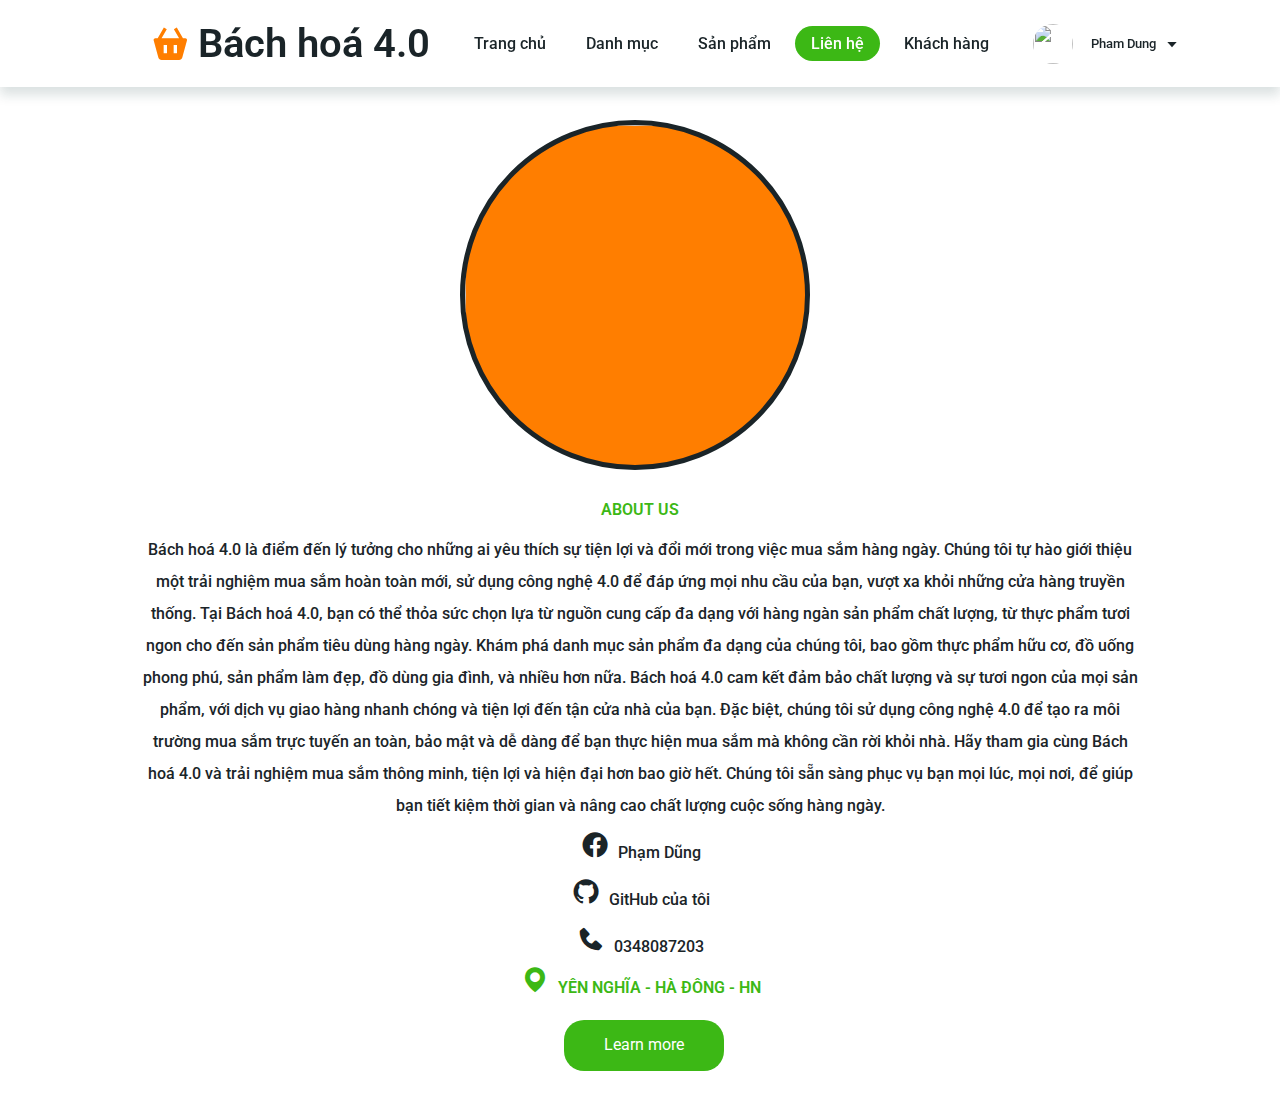
==== contact/index.html @ 015c0192 "first commit" ====
<!DOCTYPE html>
<html lang="en">
<head>
    <meta charset="UTF-8">
    <meta name="viewport" content="width=device-width, initial-scale=1.0">
    <title>Liên hệ</title>
    <link rel="stylesheet" href="./style.css">
    <!--icon-->
    <link rel="stylesheet" href="https://cdn.jsdelivr.net/npm/boxicons@latest/css/boxicons.min.css">
    <!--Swiper link-->
    <link rel="stylesheet" href="https://cdn.jsdelivr.net/npm/swiper@10/swiper-bundle.min.css" />
    <script src="https://cdn.jsdelivr.net/npm/swiper@10/swiper-bundle.min.js"></script>
    <base href="http://127.0.0.1:5500/">
    <link rel="shortcut icon" href="/image/logo-2.png" type="image/x-icon">

</head>
<body>
    <header>
        <!--Logo-->
        <a href="/TrangChu/index.html" class="logo"><i class='bx bxs-basket'></i>Bách hoá 4.0</a>
        <div class="bx bx-menu" id="menu-icon"></div>
        <!--NavBar-->
        <ul class="nav-bar">
            <li><a href="/TrangChu/index.html">Trang chủ</a></li>
            <li><a href="/DanhMuc/index.html">Danh mục</a></li>
            <li><a href="/SanPham/index.html">Sản phẩm</a></li>
            <li><a href="index.html" class="contact-acitve">Liên hệ</a></li>
            <li><a href="#customers">Khách hàng</a></li>
        </ul>
        <!--Profile-->
        <div class="profile">
            <img src="/image/profile.jpg" alt="">
            <span>Pham Dung</span>
            <i class='bx bx-caret-down' ></i>
        </div>
    </header>

    <section class="contact" id="contact">
        <img src="/image/logo.png" alt="">
        <div class="contact-text">
            <span>About us</span>
            <p>
                Bách hoá 4.0 là điểm đến lý tưởng cho những ai yêu thích sự tiện lợi và đổi mới trong việc mua sắm hàng ngày. Chúng tôi tự hào giới thiệu một trải nghiệm mua sắm hoàn toàn mới, sử dụng công nghệ 4.0 để đáp ứng mọi nhu cầu của bạn, vượt xa khỏi những cửa hàng truyền thống.
                Tại Bách hoá 4.0, bạn có thể thỏa sức chọn lựa từ nguồn cung cấp đa dạng với hàng ngàn sản phẩm chất lượng, từ thực phẩm tươi ngon cho đến sản phẩm tiêu dùng hàng ngày. Khám phá danh mục sản phẩm đa dạng của chúng tôi, bao gồm thực phẩm hữu cơ, đồ uống phong phú, sản phẩm làm đẹp, đồ dùng gia đình, và nhiều hơn nữa.
                Bách hoá 4.0 cam kết đảm bảo chất lượng và sự tươi ngon của mọi sản phẩm, với dịch vụ giao hàng nhanh chóng và tiện lợi đến tận cửa nhà của bạn. Đặc biệt, chúng tôi sử dụng công nghệ 4.0 để tạo ra môi trường mua sắm trực tuyến an toàn, bảo mật và dễ dàng để bạn thực hiện mua sắm mà không cần rời khỏi nhà.
                Hãy tham gia cùng Bách hoá 4.0 và trải nghiệm mua sắm thông minh, tiện lợi và hiện đại hơn bao giờ hết. Chúng tôi sẵn sàng phục vụ bạn mọi lúc, mọi nơi, để giúp bạn tiết kiệm thời gian và nâng cao chất lượng cuộc sống hàng ngày.
            </p>
            <p><a href="https://www.facebook.com/Dappoparttime" target="_blank"><i class='bx bxl-facebook-circle'></i>Phạm Dũng</a></p>
            <p><a href="https://github.com/Dungp03" target="_blank"><i class='bx bxl-github' ></i>GitHub của tôi</a></p>
            <p><i class='bx bxs-phone' ></i>0348087203</p>
            <span><i class='bx bxs-map' ></i>Yên Nghĩa - Hà Đông - HN</span>
            <a href="#" class="btn">Learn more</a>
        </div>
    </section>
    <script src="./main.js"></script>
</body>

</html>
---- contact/style.css ----
@import url('https://fonts.googleapis.com/css2?family=Dancing+Script:wght@700&family=Kenia&family=Poppins:wght@200;300;400;500;600;700;900&family=Roboto:ital,wght@0,300;0,400;0,500;0,900;1,700;1,900&display=swap');*{
    font-family: 'Roboto', sans-serif;
    margin: 0;
    padding: 0;
    box-sizing: border-box;
    list-style: none;
    text-decoration: none;
    scroll-padding-top: 2rem;
    scroll-behavior: smooth;
}

:root{
    --green-color: #3cb815;
    --light-green-color: #c0eb7b;
    --orange-color:#ff7e00 ;
    --light-orange-color: #f75f1d;
    --text-color: #1a2428;
    --bg-color:#fff;
}
section{
    padding:4.5rem 0 1.5rem ;
}
img{
    width: 100%;
}
body{
    color: var(--text-color);
}

header{
    position: fixed;
    width: 100%;
    top: 0;
    right: 0;
    z-index: 1000;
    display: flex;
    align-items: center;
    justify-content: space-between;
    background-color: var(--bg-color);
    box-shadow: 0 8px 11px rgb(14 55 54/15%);
    padding: 20px 100px ;
    transition: 0.5s;
}

.profile{
    display: flex;
    align-items: center;
    column-gap: 0.5rem;
    cursor: pointer;
}

.profile img{
    display: inline;
    width: 40px;
    height: 40px;
    object-fit: cover;
    object-position: center;
    border-radius: 50%;
   
}

.profile span{
    display: inline;
    font-size: 13px;
    font-weight: 500;
    padding-left: 10px;
}

.logo{
    display: flex;
    margin-left: 50px;
    align-items: center;
    font-weight: 600;
    color: var(--text-color);
    column-gap: 0.5rem;
    font-size: 40px;
}

.logo .bx{
    font-size: 40px;
    color: var(--orange-color);
}

.nav-bar{
    display: flex;
    column-gap: 0.5rem;

}

.nav-bar a{
    font-size: 1rem;
    font-weight: 500;
    color: var(--text-color);
    padding: 0.5rem 1rem;
}

.nav-bar a:hover,
.nav-bar .contact-acitve{
    background: var(--green-color);
    border-radius: 5rem;
    color: var(--bg-color);
    transition: background 0.5s;
}

#menu-icon{
    font-size: 24px;
    cursor: pointer;
    z-index: 1001;
    display: none;

}

.container{
    position: relative;
    width:100%;
    min-height: 640px;
    display: flex;
    align-items: center;
    background: url(image/bg3.jpg);
    background-repeat: no-repeat;
    background-size: cover;
    background-position: center;
    overflow: hidden;
}

.container img{
    width: 800px;
    height: 500px;
    position: absolute;
    bottom: 50px;
    right: 200px;
    border-radius: 50px;
    border: #1a2428 5px solid;
}

.home-text{
    padding: 200px 150px 0 250px;
}

.home-text span{
    font-size: 20px;
    font-weight: bold;
    text-transform: uppercase;
    color: var(--green-color);

}
.home-text h1{
    font-size:2.4rem ;
    font-weight: 700;
    margin-bottom: 2rem;
    line-height: 1.5em;
}

.btn{
    padding: 0.6rem 1rem;
    background: var(--green-color);
    color: var(--bg-color);
    font-weight: 400;
    border-radius: 20px;
    display: flex;
    align-items: center;
    align-items: space-between;
    column-gap: 00.5rem;
    max-width: 160px;
}

.btn .bx{
    padding: 4px;
    background: var(--bg-color);
    color: var(--text-color);
    border-radius: 20px;
    font-size: 20px;
    margin: auto;
}

.btn:hover{
    background: var(--light-orange-color);
    transition: 0.2s ease;
}


.heading{
    display: flex;
    justify-content: space-between;
    align-items: center;
}
.heading h1{
    font-size: 1.6rem;
    font-weight: 600;

}

.heading span{
    color: var(--green-color);
}

.contact{
    display: flex;
    max-width: 1000px;
    margin-left: auto;  
    margin-right: auto;
    display: grid;
    grid-template-columns: repeat(autofit,minmax(21rem,auto));
    align-items: center;
    gap: 1.5rem;
    line-height: 2rem;
    margin-top: 3rem;
    
}

.contact-text{
    text-align: center;
}
.contact-text span{

    font-weight: 600;
    text-transform: uppercase;
    color: var(--green-color);
}

.contact img{
    width: 350px;
    height: 350px;
    margin-left: 20rem;
    border: 5px solid var(--text-color);
    border-radius: 50%;
    background: var(--orange-color);
}

.contact-text .bxl-facebook-circle,.bxl-github,.bxs-phone,.bxs-map{
    font-size: 30px;
    padding-right: 0.5rem;
}
.contact-text p{
    margin: 0.5rem 0 0.1rem;
    font-weight: 500;

}
.contact-text p a{
    margin: 0.5rem 0 0.1rem;
    color: var(--text-color);
    font-weight: 500;
}

.contact-text .btn{
    text-align: center;
    justify-content: center;
    margin-left: 26.5rem;
    margin-top: 1rem;
}
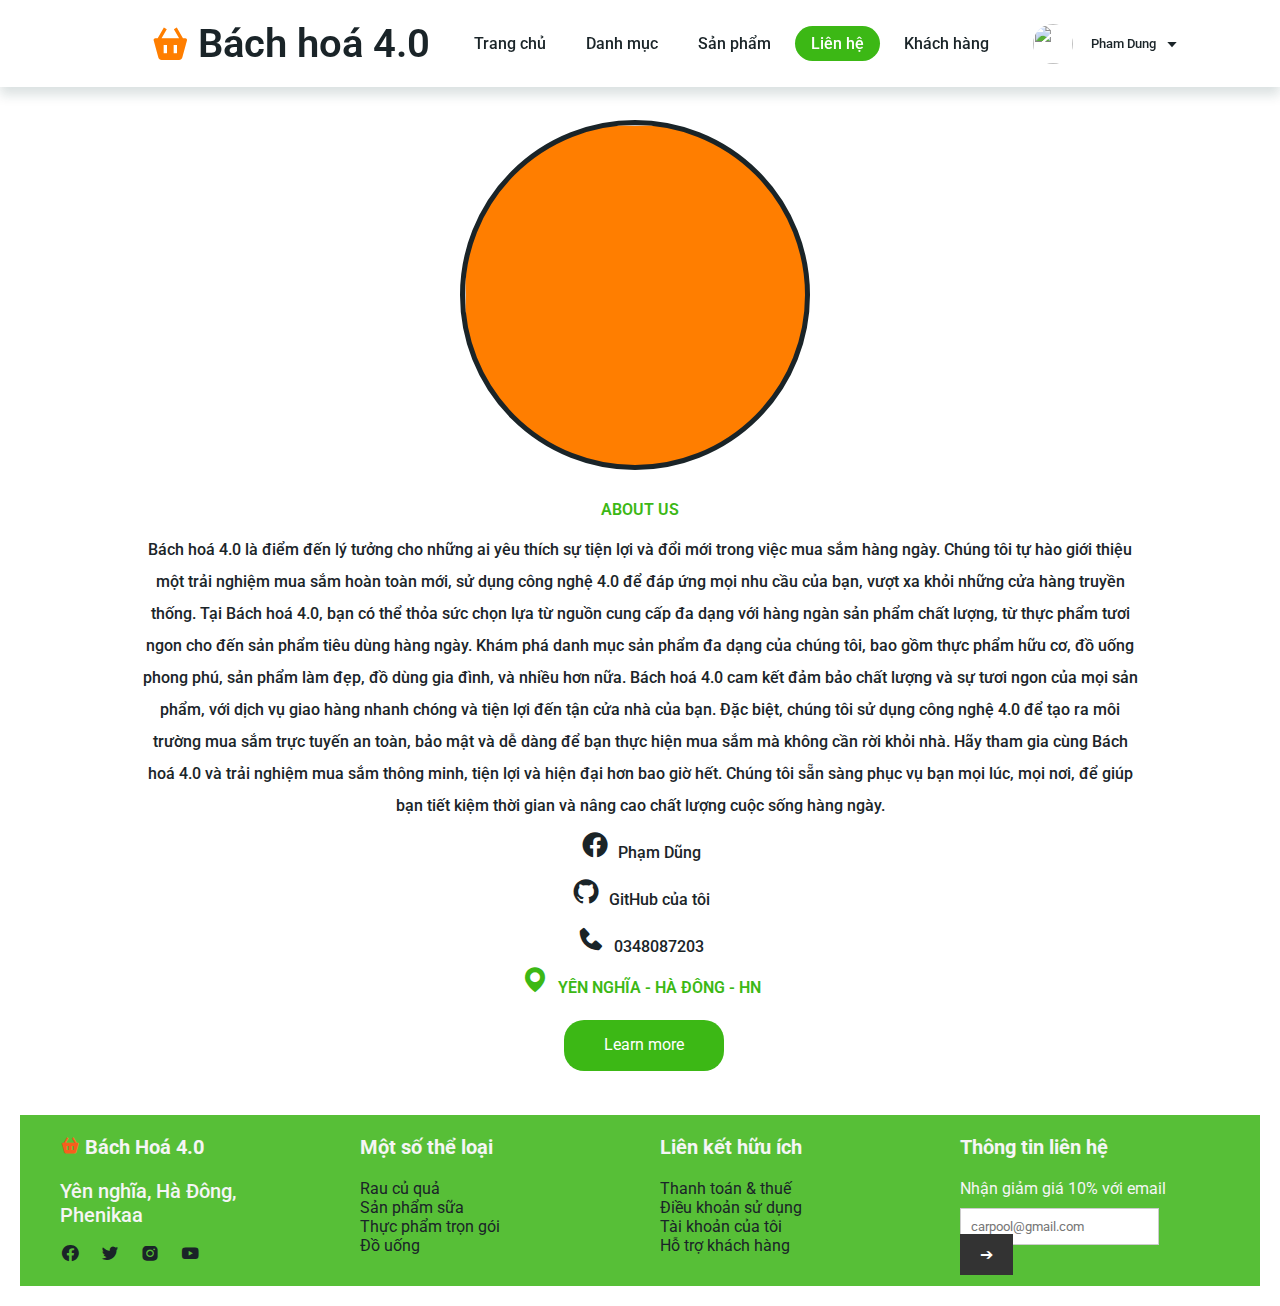
==== commit fb939134: "BTL-Web" ====
--- a/contact/index.html
+++ b/contact/index.html
@@ -25,7 +25,7 @@
             <li><a href="/DanhMuc/index.html">Danh mục</a></li>
             <li><a href="/SanPham/index.html">Sản phẩm</a></li>
             <li><a href="index.html" class="contact-acitve">Liên hệ</a></li>
-            <li><a href="#customers">Khách hàng</a></li>
+            <li><a href="/KhachHang/index.html">Khách hàng</a></li>
         </ul>
         <!--Profile-->
         <div class="profile">
@@ -52,6 +52,55 @@
             <a href="#" class="btn">Learn more</a>
         </div>
     </section>
+    <div class="footer">
+        <div class="footer-section">
+            <div class="store">
+                <h4> <i class='bx bxs-basket'></i> Bách Hoá 4.0</h4>
+                <p>Yên nghĩa, Hà Đông, Phenikaa</p>
+            </div>
+            <div class="social-icons">
+                <a href="link-to-facebook-profile" target="_blank">
+					<i class='bx bxl-facebook-circle'></i>
+				</a>
+				<a href="link-to-twitter-profile" target="_blank">
+					<i class='bx bxl-twitter' ></i>
+				</a>
+				<a href="link-to-instagram-profile" target="_blank">
+					<i class='bx bxl-instagram-alt' ></i>
+				</a>
+				<a href="link-to-youtube-channel" target="_blank">
+					<i class='bx bxl-youtube' ></i>
+				</a>
+            </div>
+        </div>
+    
+        <div class="footer-section">
+            <h4>Một số thể loại</h4>
+            <ul>
+                <li><a href="">Rau củ quả</a></li>
+                <li><a href="">Sản phẩm sữa</a></li>
+                <li><a href="">Thực phẩm trọn gói</a></li>
+                <li><a href="">Đồ uống</a></li>
+            </ul>
+        </div>
+    
+        <div class="footer-section">
+            <h4>Liên kết hữu ích</h4>
+            <ul>
+                <li><a href="">Thanh toán & thuế</a></li>
+                <li><a href="">Điều khoản sử dụng</a></li>
+                <li><a href="">Tài khoản của tôi</a></li>
+                <li><a href="">Hỗ trợ khách hàng</a></li>
+            </ul>
+        </div>
+    
+        <div class="footer-section">
+            <h4>Thông tin liên hệ</h4>
+            <p>Nhận giảm giá 10% với email</p>
+            <input type="email" placeholder="carpool@gmail.com">
+            <button1>➔</button1>
+        </div>
+    </div>
     <script src="./main.js"></script>
 </body>
 
--- a/contact/style.css
+++ b/contact/style.css
@@ -249,4 +249,65 @@
     margin-top: 1rem;
 }
 
-
+/*footer*/
+.footer {
+    display: flex;
+    justify-content: space-between;
+    padding: 20px;
+    background-color: #57bf37;
+    margin: 20px 20px 20px 20px;
+    color: whitesmoke;
+}
+
+.footer-section {
+    flex: 1;
+    padding: 0 20px;
+}
+
+h4 {
+    font-size: 20px;
+    margin-bottom: 20px;
+}
+.store .bxs-basket{
+    color: var(--light-orange-color);
+
+}
+.store p{
+    font-weight: 500;
+    font-size: 20px;
+}
+
+.social-icons i{
+    padding-top: 1rem;
+    padding-right: 1rem;
+    font-size: 20px;
+    color: var(--text-color);
+}
+
+
+.footer-section ul {
+    list-style-type: none;
+    padding: 0;
+}
+
+.footer-section ul li a{
+    margin-bottom: 10px;
+    color: var(--text-color);
+    font-size: 500;
+    
+}
+
+input[type="email"] {
+    padding: 10px;
+    margin-top: 10px;
+    margin-right: 10px;
+    border: 1px solid #ccc;
+}
+
+button1 {
+    padding: 11px 20px;
+    background-color: #333;
+    color: #fff;
+    border: none;
+    cursor: pointer;
+}
